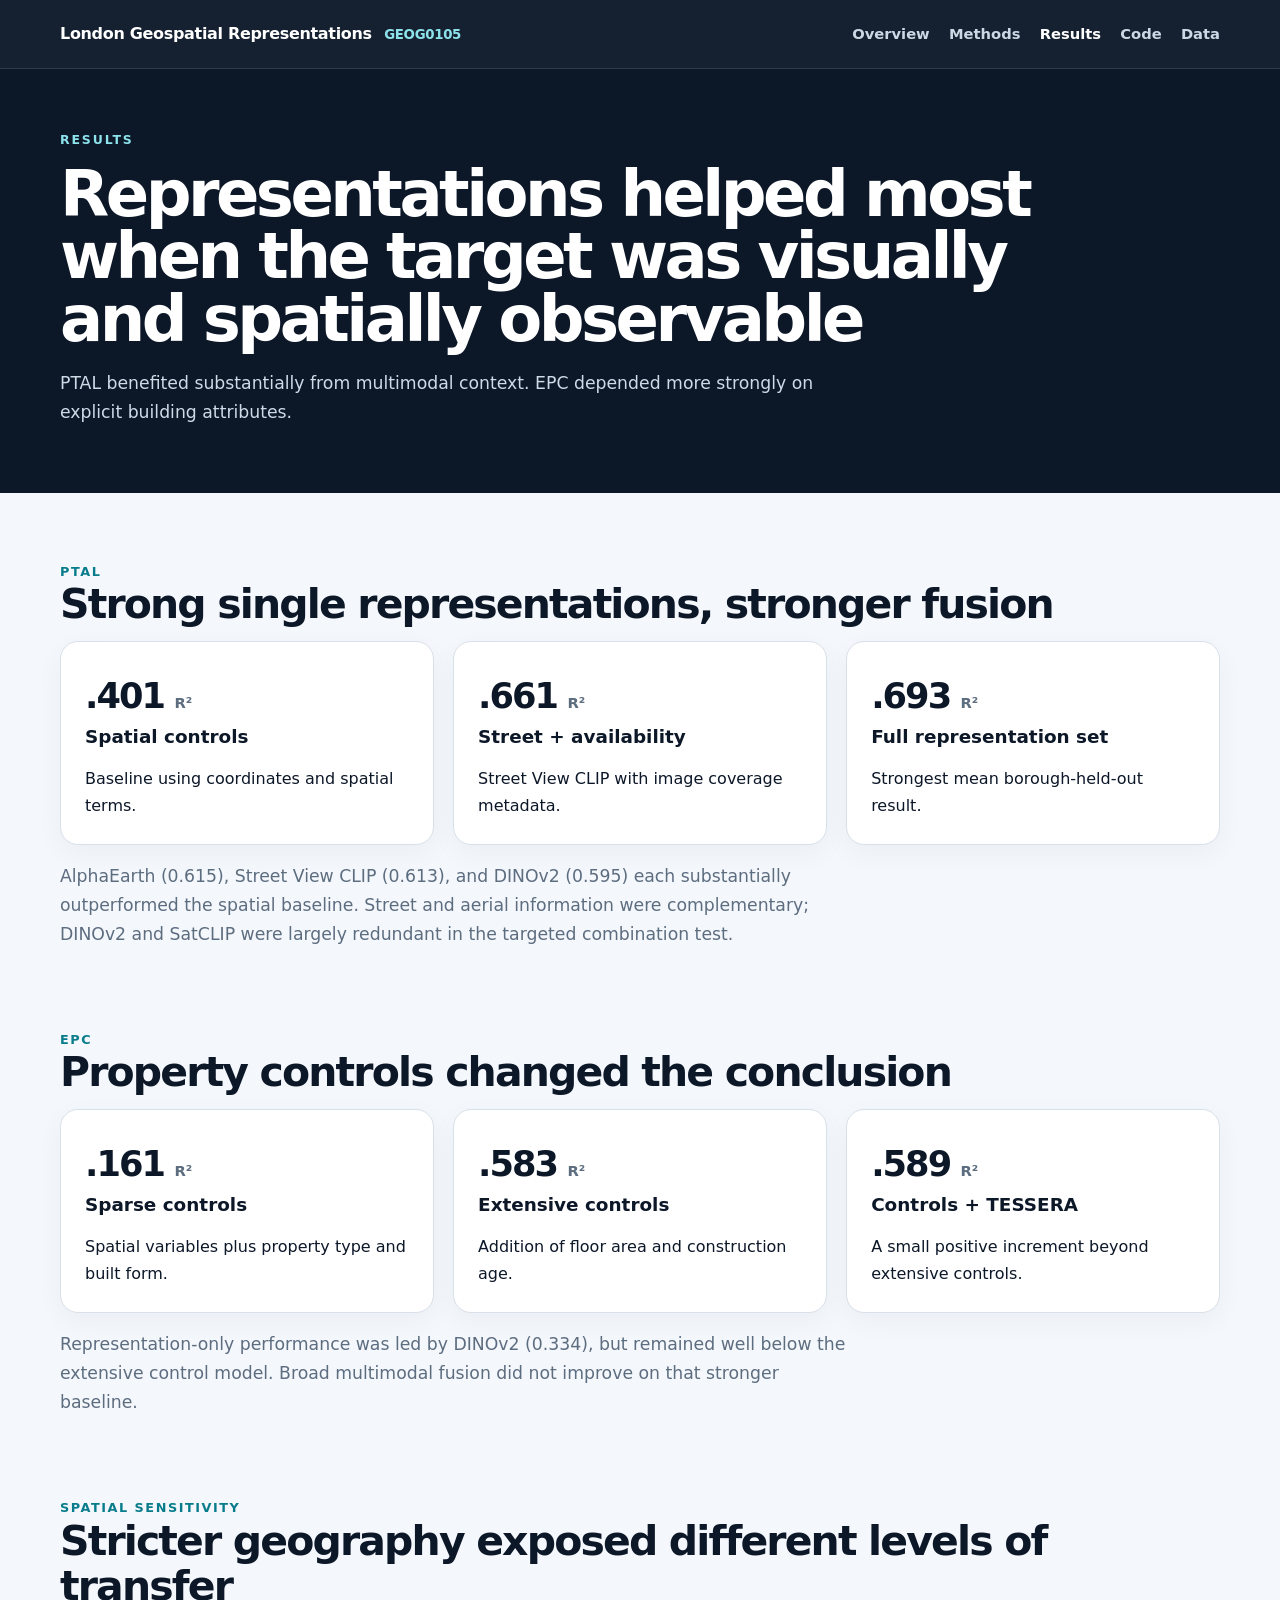
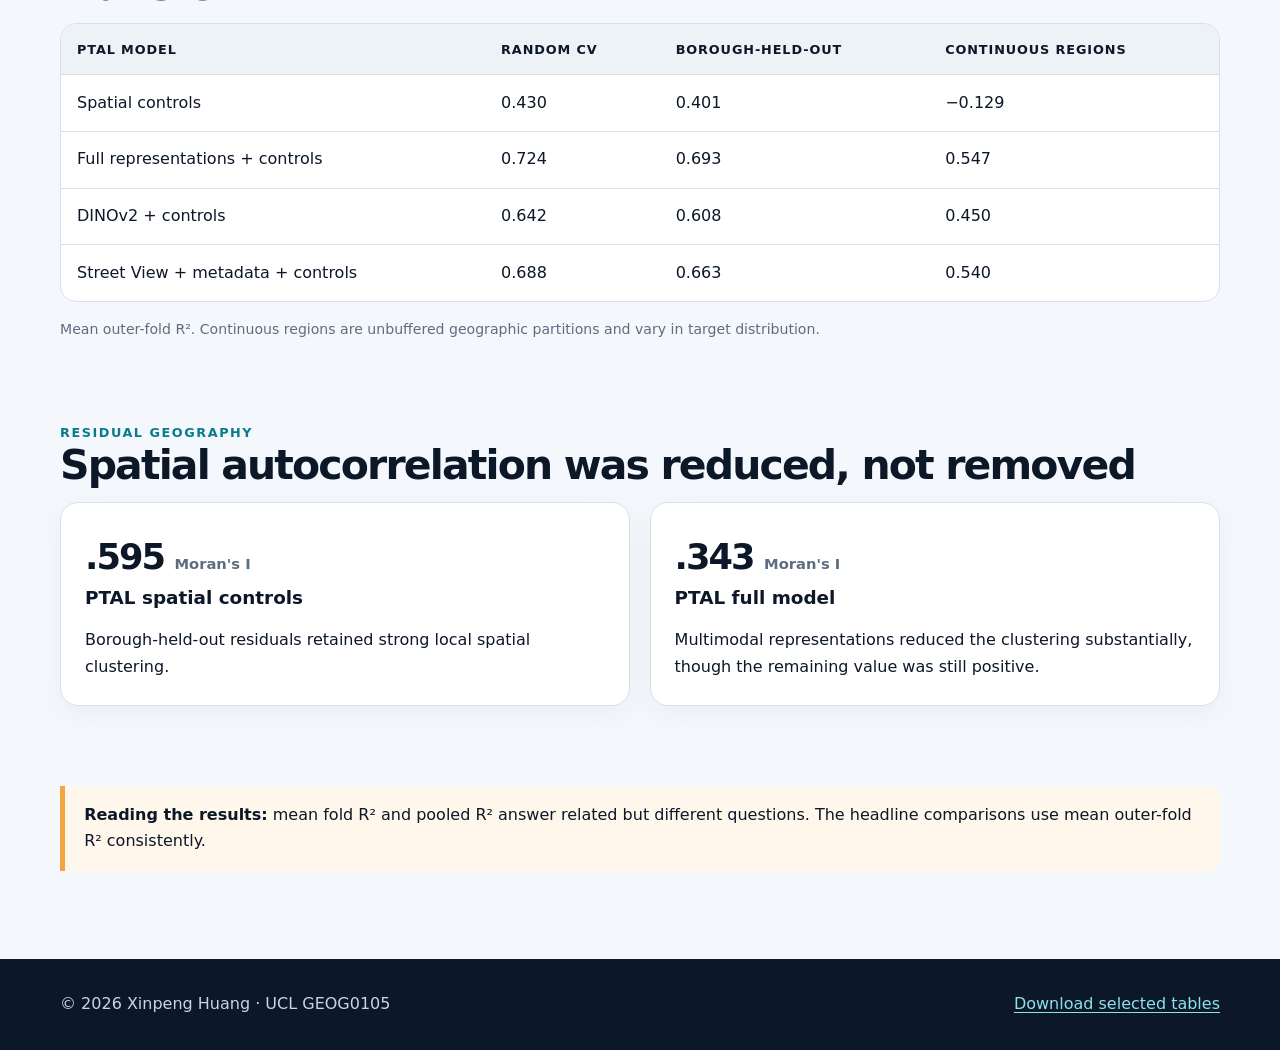
==== docs/results.html @ f45f88ac "Publish curated code, selected results, and project website" ====
<!doctype html><html lang="en"><head><meta charset="utf-8"><meta name="viewport" content="width=device-width, initial-scale=1"><meta name="description" content="Results from the London geospatial representations dissertation."><title>Results · London Geospatial Representations</title><link rel="stylesheet" href="assets/style.css"></head><body>
<header class="site-header"><nav class="nav" aria-label="Primary navigation"><a class="brand" href="index.html">London Geospatial Representations <small>GEOG0105</small></a><div class="nav-links"><a href="index.html">Overview</a><a href="methods.html">Methods</a><a aria-current="page" href="results.html">Results</a><a href="code.html">Code</a><a href="data.html">Data</a></div></nav></header>
<section class="page-head"><div><div class="eyebrow">Results</div><h1>Representations helped most when the target was visually and spatially observable</h1><p>PTAL benefited substantially from multimodal context. EPC depended more strongly on explicit building attributes.</p></div></section>
<main>
  <section><div class="kicker">PTAL</div><h2>Strong single representations, stronger fusion</h2><div class="grid-3">
    <article class="card"><div class="metric">.401 <small>R²</small></div><h3>Spatial controls</h3><p>Baseline using coordinates and spatial terms.</p></article>
    <article class="card"><div class="metric">.661 <small>R²</small></div><h3>Street + availability</h3><p>Street View CLIP with image coverage metadata.</p></article>
    <article class="card"><div class="metric">.693 <small>R²</small></div><h3>Full representation set</h3><p>Strongest mean borough-held-out result.</p></article>
  </div><p class="lede">AlphaEarth (0.615), Street View CLIP (0.613), and DINOv2 (0.595) each substantially outperformed the spatial baseline. Street and aerial information were complementary; DINOv2 and SatCLIP were largely redundant in the targeted combination test.</p></section>

  <section><div class="kicker">EPC</div><h2>Property controls changed the conclusion</h2><div class="grid-3">
    <article class="card"><div class="metric">.161 <small>R²</small></div><h3>Sparse controls</h3><p>Spatial variables plus property type and built form.</p></article>
    <article class="card"><div class="metric">.583 <small>R²</small></div><h3>Extensive controls</h3><p>Addition of floor area and construction age.</p></article>
    <article class="card"><div class="metric">.589 <small>R²</small></div><h3>Controls + TESSERA</h3><p>A small positive increment beyond extensive controls.</p></article>
  </div><p class="lede">Representation-only performance was led by DINOv2 (0.334), but remained well below the extensive control model. Broad multimodal fusion did not improve on that stronger baseline.</p></section>

  <section><div class="kicker">Spatial sensitivity</div><h2>Stricter geography exposed different levels of transfer</h2><div class="table-wrap"><table><thead><tr><th>PTAL model</th><th>Random CV</th><th>Borough-held-out</th><th>Continuous regions</th></tr></thead><tbody>
    <tr><td>Spatial controls</td><td>0.430</td><td>0.401</td><td>−0.129</td></tr>
    <tr><td>Full representations + controls</td><td>0.724</td><td>0.693</td><td>0.547</td></tr>
    <tr><td>DINOv2 + controls</td><td>0.642</td><td>0.608</td><td>0.450</td></tr>
    <tr><td>Street View + metadata + controls</td><td>0.688</td><td>0.663</td><td>0.540</td></tr>
  </tbody></table></div><p class="chart-note">Mean outer-fold R². Continuous regions are unbuffered geographic partitions and vary in target distribution.</p></section>

  <section><div class="kicker">Residual geography</div><h2>Spatial autocorrelation was reduced, not removed</h2><div class="grid-2">
    <article class="card"><div class="metric">.595 <small>Moran's I</small></div><h3>PTAL spatial controls</h3><p>Borough-held-out residuals retained strong local spatial clustering.</p></article>
    <article class="card"><div class="metric">.343 <small>Moran's I</small></div><h3>PTAL full model</h3><p>Multimodal representations reduced the clustering substantially, though the remaining value was still positive.</p></article>
  </div></section>

  <section><div class="callout"><strong>Reading the results:</strong> mean fold R² and pooled R² answer related but different questions. The headline comparisons use mean outer-fold R² consistently.</div></section>
</main><footer><div class="footer-inner"><span>© 2026 Xinpeng Huang · UCL GEOG0105</span><span><a href="https://github.com/xinpeng00/london-geospatial-representations/tree/main/results/selected_tables">Download selected tables</a></span></div></footer></body></html>
---- docs/assets/style.css ----
:root {
  --ink: #0c1728;
  --ink-2: #172b45;
  --paper: #f4f7fb;
  --white: #ffffff;
  --cyan: #16b7c9;
  --cyan-soft: #d9f5f7;
  --amber: #f2a541;
  --red: #e55d5d;
  --muted: #5d6d80;
  --line: #d8e0e9;
  --shadow: 0 16px 45px rgba(12, 23, 40, .10);
  --max: 1160px;
}

* { box-sizing: border-box; }
html { scroll-behavior: smooth; }
body {
  margin: 0;
  color: var(--ink);
  background: var(--paper);
  font-family: Inter, ui-sans-serif, system-ui, -apple-system, BlinkMacSystemFont, "Segoe UI", sans-serif;
  font-size: 1rem;
  line-height: 1.68;
}
a { color: #087c8b; text-underline-offset: .18em; }
a:hover { color: #055a65; }

.site-header {
  position: sticky;
  top: 0;
  z-index: 10;
  border-bottom: 1px solid rgba(255,255,255,.12);
  background: rgba(12, 23, 40, .96);
  backdrop-filter: blur(14px);
}
.nav {
  width: min(var(--max), calc(100% - 2rem));
  min-height: 68px;
  margin: auto;
  display: flex;
  align-items: center;
  justify-content: space-between;
  gap: 1.5rem;
}
.brand { color: #fff; text-decoration: none; font-weight: 750; letter-spacing: -.02em; }
.brand small { color: #8ce3eb; font-weight: 600; margin-left: .45rem; }
.nav-links { display: flex; gap: 1.2rem; flex-wrap: wrap; }
.nav-links a { color: #ced8e5; text-decoration: none; font-size: .92rem; font-weight: 650; }
.nav-links a[aria-current="page"], .nav-links a:hover { color: #fff; }

.hero {
  color: white;
  background:
    linear-gradient(rgba(22,183,201,.08) 1px, transparent 1px),
    linear-gradient(90deg, rgba(22,183,201,.08) 1px, transparent 1px),
    radial-gradient(circle at 82% 16%, rgba(22,183,201,.28), transparent 27%),
    radial-gradient(circle at 15% 95%, rgba(242,165,65,.17), transparent 28%),
    var(--ink);
  background-size: 44px 44px, 44px 44px, auto, auto, auto;
}
.hero-inner { width: min(var(--max), calc(100% - 2rem)); margin: auto; padding: 5.2rem 0 4.6rem; }
.eyebrow { color: #8ce3eb; text-transform: uppercase; letter-spacing: .15em; font-weight: 750; font-size: .78rem; }
h1 { margin: .75rem 0 1.15rem; max-width: 990px; font-size: clamp(2.35rem, 6vw, 5.2rem); line-height: .98; letter-spacing: -.055em; }
.hero p { max-width: 800px; color: #d7e1ec; font-size: 1.12rem; }
.hero-actions { display: flex; gap: .8rem; flex-wrap: wrap; margin-top: 1.8rem; }
.button { display: inline-block; border-radius: 999px; padding: .72rem 1.1rem; text-decoration: none; font-weight: 750; }
.button-primary { color: var(--ink); background: #8ce3eb; }
.button-secondary { color: #fff; border: 1px solid rgba(255,255,255,.35); }

.stat-strip { display: grid; grid-template-columns: repeat(4, 1fr); gap: 1px; background: var(--line); border-bottom: 1px solid var(--line); }
.stat { background: #fff; padding: 1.35rem max(1rem, calc((100vw - var(--max))/8)); }
.stat strong { display: block; font-size: 1.75rem; letter-spacing: -.04em; }
.stat span { color: var(--muted); font-size: .9rem; }

main { width: min(var(--max), calc(100% - 2rem)); margin: auto; padding: 4.25rem 0 5.5rem; }
section + section { margin-top: 5rem; }
h2 { margin: 0 0 .8rem; font-size: clamp(1.8rem, 3.2vw, 3rem); line-height: 1.12; letter-spacing: -.045em; }
h3 { margin: 0 0 .55rem; font-size: 1.15rem; line-height: 1.35; }
.lede { max-width: 800px; color: var(--muted); font-size: 1.08rem; }
.kicker { color: #087c8b; font-size: .8rem; letter-spacing: .12em; text-transform: uppercase; font-weight: 800; }

.grid-2 { display: grid; grid-template-columns: repeat(2, minmax(0, 1fr)); gap: 1.2rem; }
.grid-3 { display: grid; grid-template-columns: repeat(3, minmax(0, 1fr)); gap: 1.2rem; }
.card { background: #fff; border: 1px solid var(--line); border-radius: 18px; padding: 1.5rem; box-shadow: 0 8px 28px rgba(12,23,40,.045); }
.card p:last-child { margin-bottom: 0; }
.task-card { border-top: 4px solid var(--cyan); }
.task-card.epc { border-top-color: var(--amber); }
.metric { font-size: 2.2rem; font-weight: 800; letter-spacing: -.055em; }
.metric small { font-size: .92rem; color: var(--muted); letter-spacing: 0; }

.chart { margin-top: 2rem; background: #fff; border: 1px solid var(--line); border-radius: 18px; padding: 1.5rem; box-shadow: var(--shadow); }
.bar-row { display: grid; grid-template-columns: 190px 1fr 58px; gap: 1rem; align-items: center; margin: .92rem 0; }
.bar-label { font-size: .92rem; font-weight: 650; }
.bar-track { height: 16px; border-radius: 99px; background: #e8eef4; overflow: hidden; }
.bar-fill { height: 100%; width: calc(var(--value) * 100%); border-radius: inherit; background: linear-gradient(90deg, #0f8f9e, var(--cyan)); }
.bar-row.control .bar-fill { background: #8b99aa; }
.bar-row.fusion .bar-fill { background: linear-gradient(90deg, #cf7923, var(--amber)); }
.bar-value { text-align: right; font-variant-numeric: tabular-nums; font-weight: 800; }
.chart-note { margin-top: 1rem; color: var(--muted); font-size: .88rem; }

.pipeline { display: grid; grid-template-columns: repeat(4, 1fr); gap: 1rem; counter-reset: step; }
.pipeline .card { position: relative; padding-top: 3.2rem; }
.pipeline .card::before { counter-increment: step; content: "0" counter(step); position: absolute; top: 1rem; left: 1.5rem; color: #0a8492; font-weight: 850; font-size: .82rem; letter-spacing: .08em; }
.chips { display: flex; flex-wrap: wrap; gap: .5rem; margin-top: 1rem; }
.chip { border-radius: 999px; padding: .34rem .68rem; background: var(--cyan-soft); color: #05636e; font-size: .82rem; font-weight: 700; }
.chip.amber { background: #fff0dc; color: #8c4e0f; }

.table-wrap { overflow-x: auto; border: 1px solid var(--line); border-radius: 16px; background: #fff; }
table { width: 100%; border-collapse: collapse; min-width: 700px; }
th, td { padding: .9rem 1rem; border-bottom: 1px solid var(--line); text-align: left; vertical-align: top; }
th { background: #edf2f7; font-size: .8rem; text-transform: uppercase; letter-spacing: .07em; }
tr:last-child td { border-bottom: 0; }
code { padding: .12rem .34rem; border-radius: 5px; background: #e9eef4; font-family: ui-monospace, SFMono-Regular, Menlo, monospace; font-size: .88em; }

.callout { border-left: 5px solid var(--amber); background: #fff7eb; padding: 1rem 1.2rem; border-radius: 0 12px 12px 0; }
.page-head { padding: 3.8rem 0 3rem; background: var(--ink); color: #fff; }
.page-head > div { width: min(var(--max), calc(100% - 2rem)); margin: auto; }
.page-head h1 { font-size: clamp(2.35rem, 5vw, 4.2rem); }
.page-head p { color: #cfdae7; max-width: 760px; font-size: 1.08rem; }

footer { background: var(--ink); color: #c9d5e3; }
.footer-inner { width: min(var(--max), calc(100% - 2rem)); margin: auto; padding: 2rem 0; display: flex; justify-content: space-between; gap: 1rem; flex-wrap: wrap; }
footer a { color: #8ce3eb; }

@media (max-width: 860px) {
  .nav { align-items: flex-start; flex-direction: column; padding: .9rem 0; gap: .55rem; }
  .nav-links { gap: .8rem 1rem; }
  .stat-strip { grid-template-columns: repeat(2, 1fr); }
  .grid-3, .pipeline { grid-template-columns: repeat(2, minmax(0, 1fr)); }
  .bar-row { grid-template-columns: 145px 1fr 48px; gap: .6rem; }
}
@media (max-width: 600px) {
  .hero-inner { padding-top: 3.8rem; }
  .grid-2, .grid-3, .pipeline { grid-template-columns: 1fr; }
  .bar-row { grid-template-columns: 1fr 50px; }
  .bar-track { grid-column: 1 / -1; grid-row: 2; }
  .bar-value { grid-column: 2; grid-row: 1; }
}
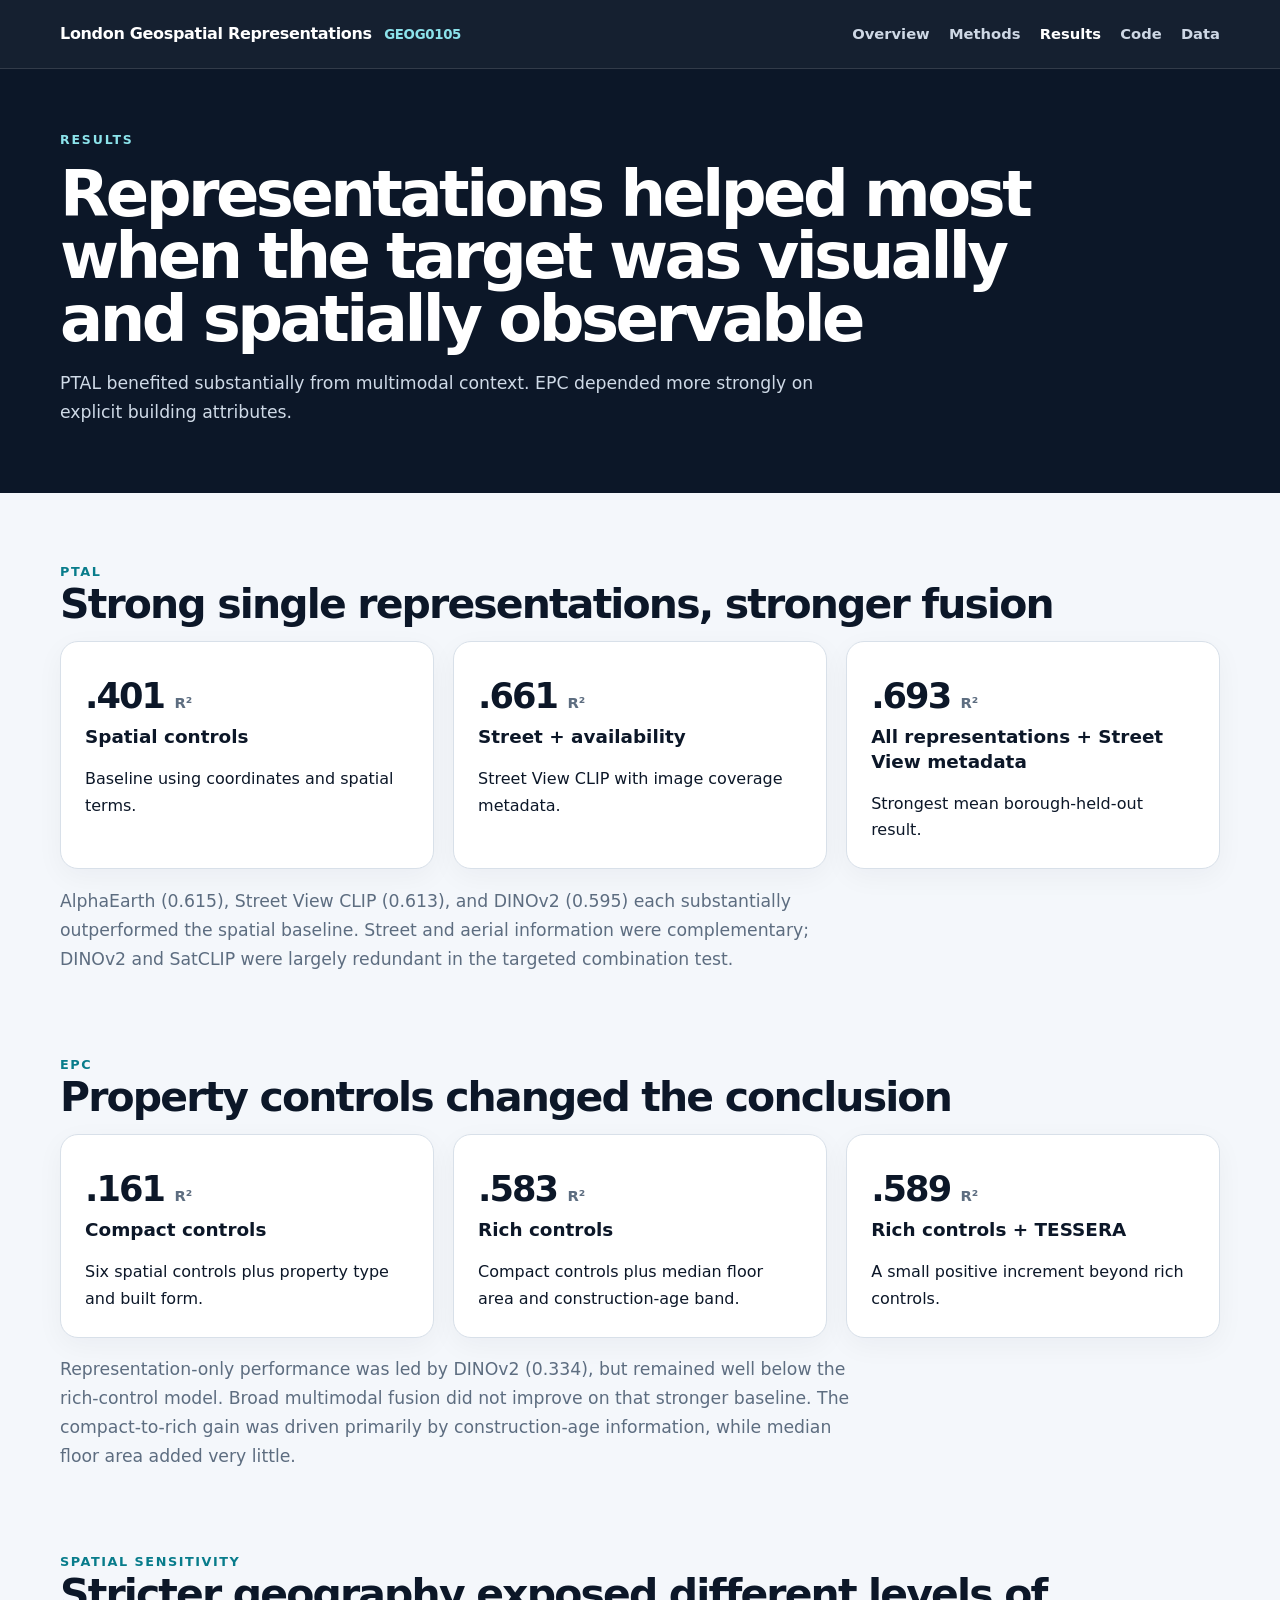
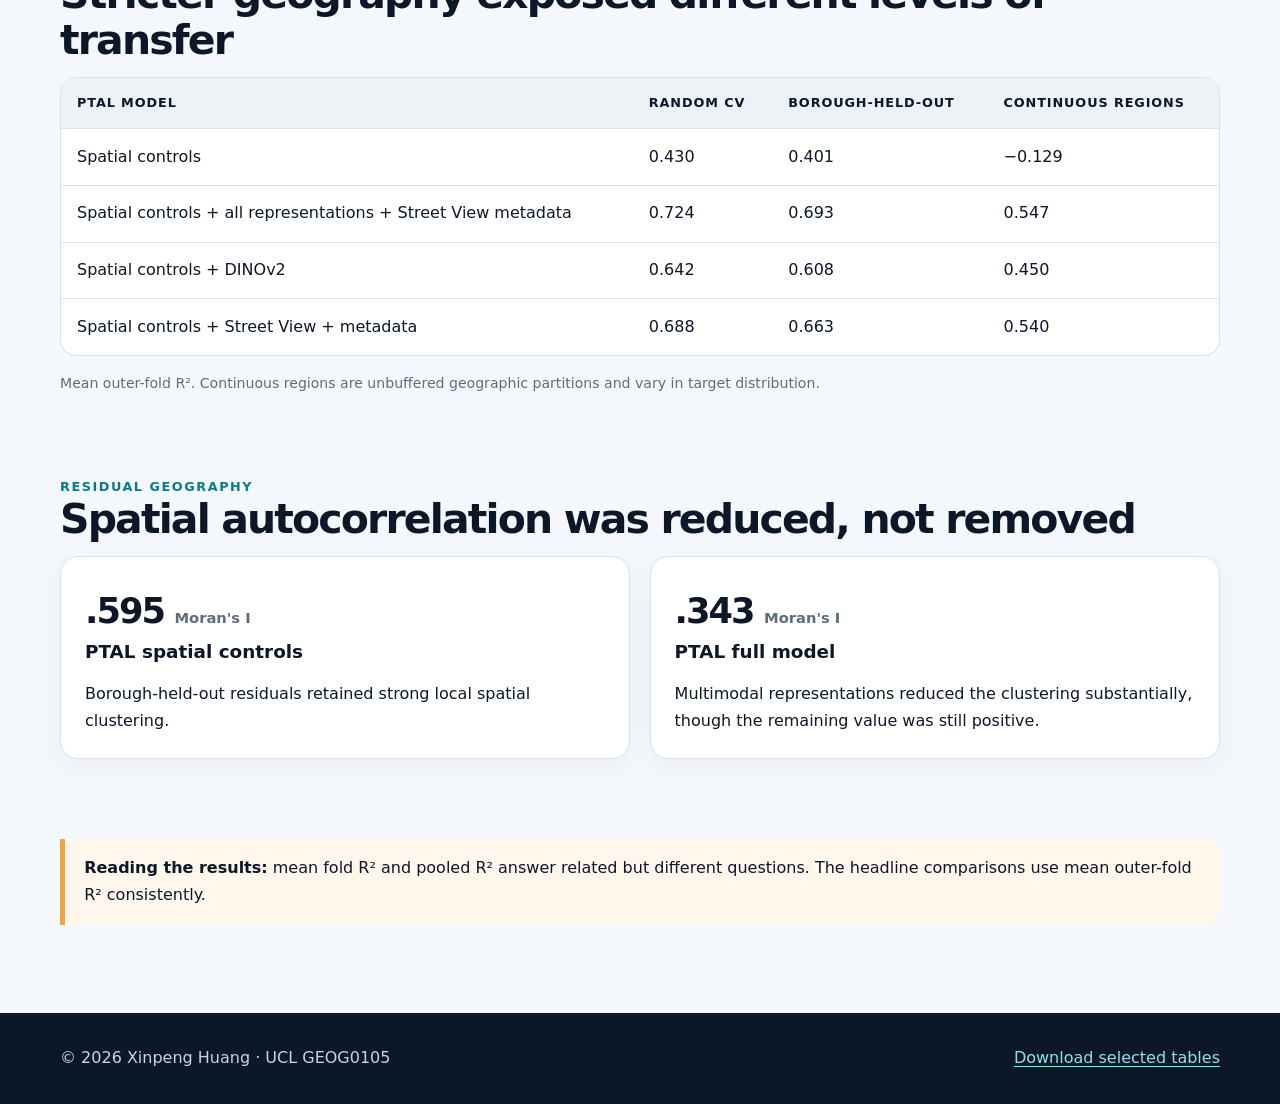
==== commit 90c6a1c9: "Align results page with final control and model labels" ====
--- a/docs/results.html
+++ b/docs/results.html
@@ -5,20 +5,20 @@
   <section><div class="kicker">PTAL</div><h2>Strong single representations, stronger fusion</h2><div class="grid-3">
     <article class="card"><div class="metric">.401 <small>R²</small></div><h3>Spatial controls</h3><p>Baseline using coordinates and spatial terms.</p></article>
     <article class="card"><div class="metric">.661 <small>R²</small></div><h3>Street + availability</h3><p>Street View CLIP with image coverage metadata.</p></article>
-    <article class="card"><div class="metric">.693 <small>R²</small></div><h3>Full representation set</h3><p>Strongest mean borough-held-out result.</p></article>
+    <article class="card"><div class="metric">.693 <small>R²</small></div><h3>All representations + Street View metadata</h3><p>Strongest mean borough-held-out result.</p></article>
   </div><p class="lede">AlphaEarth (0.615), Street View CLIP (0.613), and DINOv2 (0.595) each substantially outperformed the spatial baseline. Street and aerial information were complementary; DINOv2 and SatCLIP were largely redundant in the targeted combination test.</p></section>
 
   <section><div class="kicker">EPC</div><h2>Property controls changed the conclusion</h2><div class="grid-3">
-    <article class="card"><div class="metric">.161 <small>R²</small></div><h3>Sparse controls</h3><p>Spatial variables plus property type and built form.</p></article>
-    <article class="card"><div class="metric">.583 <small>R²</small></div><h3>Extensive controls</h3><p>Addition of floor area and construction age.</p></article>
-    <article class="card"><div class="metric">.589 <small>R²</small></div><h3>Controls + TESSERA</h3><p>A small positive increment beyond extensive controls.</p></article>
-  </div><p class="lede">Representation-only performance was led by DINOv2 (0.334), but remained well below the extensive control model. Broad multimodal fusion did not improve on that stronger baseline.</p></section>
+    <article class="card"><div class="metric">.161 <small>R²</small></div><h3>Compact controls</h3><p>Six spatial controls plus property type and built form.</p></article>
+    <article class="card"><div class="metric">.583 <small>R²</small></div><h3>Rich controls</h3><p>Compact controls plus median floor area and construction-age band.</p></article>
+    <article class="card"><div class="metric">.589 <small>R²</small></div><h3>Rich controls + TESSERA</h3><p>A small positive increment beyond rich controls.</p></article>
+  </div><p class="lede">Representation-only performance was led by DINOv2 (0.334), but remained well below the rich-control model. Broad multimodal fusion did not improve on that stronger baseline. The compact-to-rich gain was driven primarily by construction-age information, while median floor area added very little.</p></section>
 
   <section><div class="kicker">Spatial sensitivity</div><h2>Stricter geography exposed different levels of transfer</h2><div class="table-wrap"><table><thead><tr><th>PTAL model</th><th>Random CV</th><th>Borough-held-out</th><th>Continuous regions</th></tr></thead><tbody>
     <tr><td>Spatial controls</td><td>0.430</td><td>0.401</td><td>−0.129</td></tr>
-    <tr><td>Full representations + controls</td><td>0.724</td><td>0.693</td><td>0.547</td></tr>
-    <tr><td>DINOv2 + controls</td><td>0.642</td><td>0.608</td><td>0.450</td></tr>
-    <tr><td>Street View + metadata + controls</td><td>0.688</td><td>0.663</td><td>0.540</td></tr>
+    <tr><td>Spatial controls + all representations + Street View metadata</td><td>0.724</td><td>0.693</td><td>0.547</td></tr>
+    <tr><td>Spatial controls + DINOv2</td><td>0.642</td><td>0.608</td><td>0.450</td></tr>
+    <tr><td>Spatial controls + Street View + metadata</td><td>0.688</td><td>0.663</td><td>0.540</td></tr>
   </tbody></table></div><p class="chart-note">Mean outer-fold R². Continuous regions are unbuffered geographic partitions and vary in target distribution.</p></section>
 
   <section><div class="kicker">Residual geography</div><h2>Spatial autocorrelation was reduced, not removed</h2><div class="grid-2">
@@ -28,4 +28,3 @@
 
   <section><div class="callout"><strong>Reading the results:</strong> mean fold R² and pooled R² answer related but different questions. The headline comparisons use mean outer-fold R² consistently.</div></section>
 </main><footer><div class="footer-inner"><span>© 2026 Xinpeng Huang · UCL GEOG0105</span><span><a href="https://github.com/xinpeng00/london-geospatial-representations/tree/main/results/selected_tables">Download selected tables</a></span></div></footer></body></html>
-
